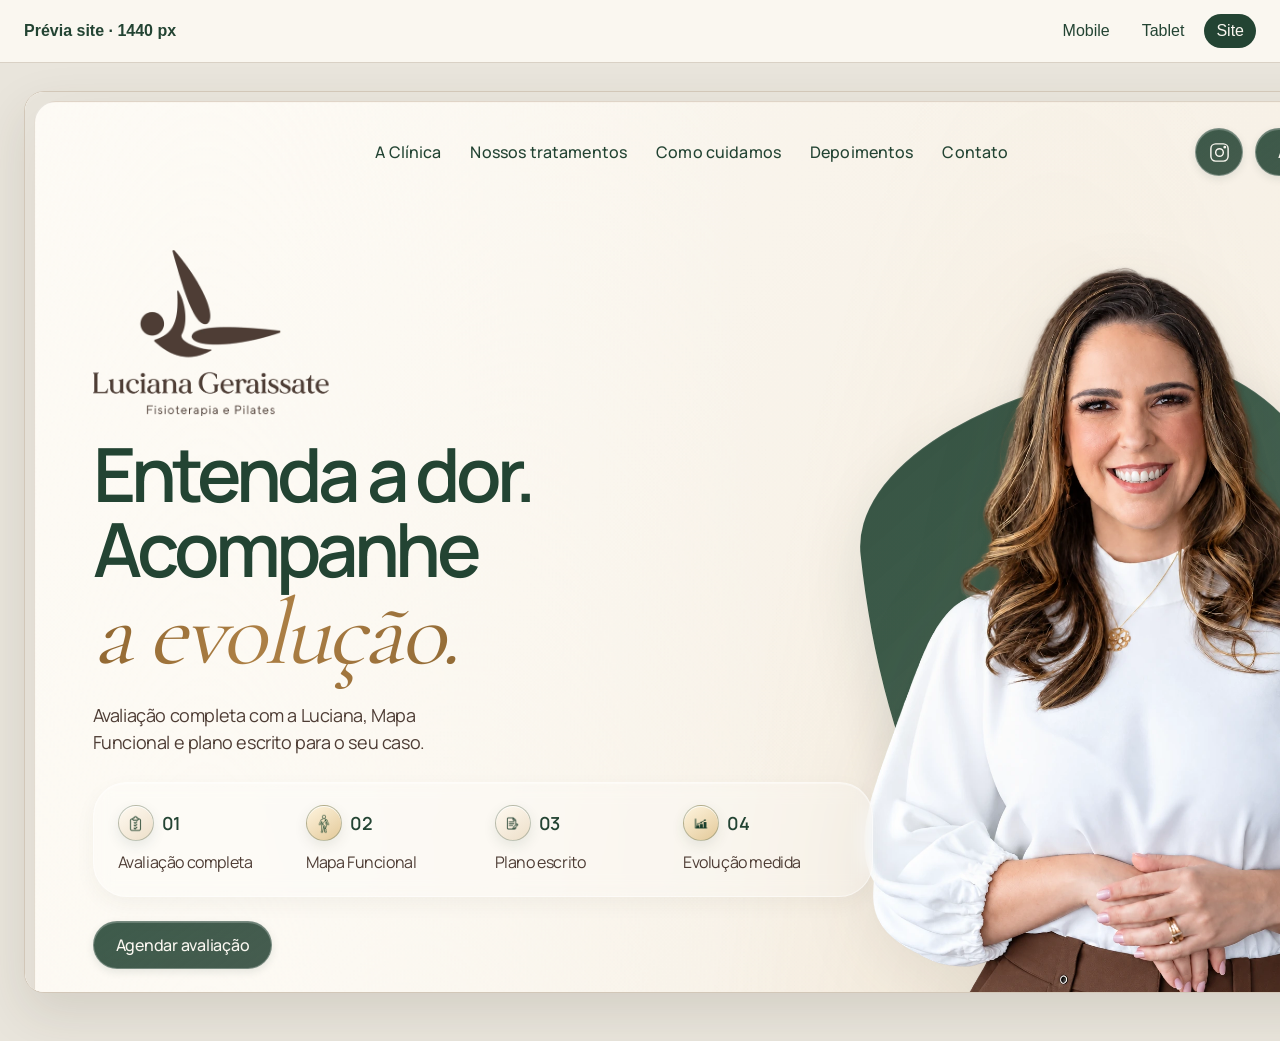
==== previews/desktop.html @ 2a858477 "feat: atualizar layout e conteúdo do site" ====
<!doctype html><html lang="pt-BR"><head><meta charset="utf-8"><meta name="viewport" content="width=device-width,initial-scale=1"><title>Prévia site — Luciana Geraissate</title><link rel="stylesheet" href="preview.css"><style>:root{--device-width:1440px;--device-height:900px}</style></head><body><header><h1>Prévia site · 1440 px</h1><nav aria-label="Tamanho da prévia"><a href="mobile.html">Mobile</a><a href="tablet.html">Tablet</a><a href="desktop.html" aria-current="page">Site</a></nav></header><main><div class="device"><iframe src="../site-luciana-geraissate/index.html" title="Site da Luciana em tamanho desktop"></iframe></div></main></body></html>
---- previews/preview.css ----
:root{font-family:Arial,sans-serif;color:#234433;background:#e9e5dc}
*{box-sizing:border-box}
body{margin:0;min-height:100vh}
header{position:sticky;top:0;z-index:2;display:flex;align-items:center;justify-content:space-between;gap:16px;padding:14px 24px;background:#faf7f0;border-bottom:1px solid #d9d1c5}
h1{margin:0;font-size:16px;font-weight:600}
nav{display:flex;flex-wrap:wrap;gap:8px}
nav a{padding:8px 12px;border-radius:999px;color:#234433;text-decoration:none}
nav a[aria-current="page"]{background:#234433;color:#faf7f0}
main{padding:28px 24px 48px;overflow-x:auto}
.device{width:var(--device-width);max-width:none;margin:0 auto;border:1px solid #d2c7b8;border-radius:20px;overflow:hidden;background:#faf7f0;box-shadow:0 20px 50px rgba(58,46,35,.12)}
iframe{display:block;width:100%;height:var(--device-height);border:0;background:#faf7f0}
@media(max-width:600px){header{align-items:flex-start;flex-direction:column}main{padding:16px}}
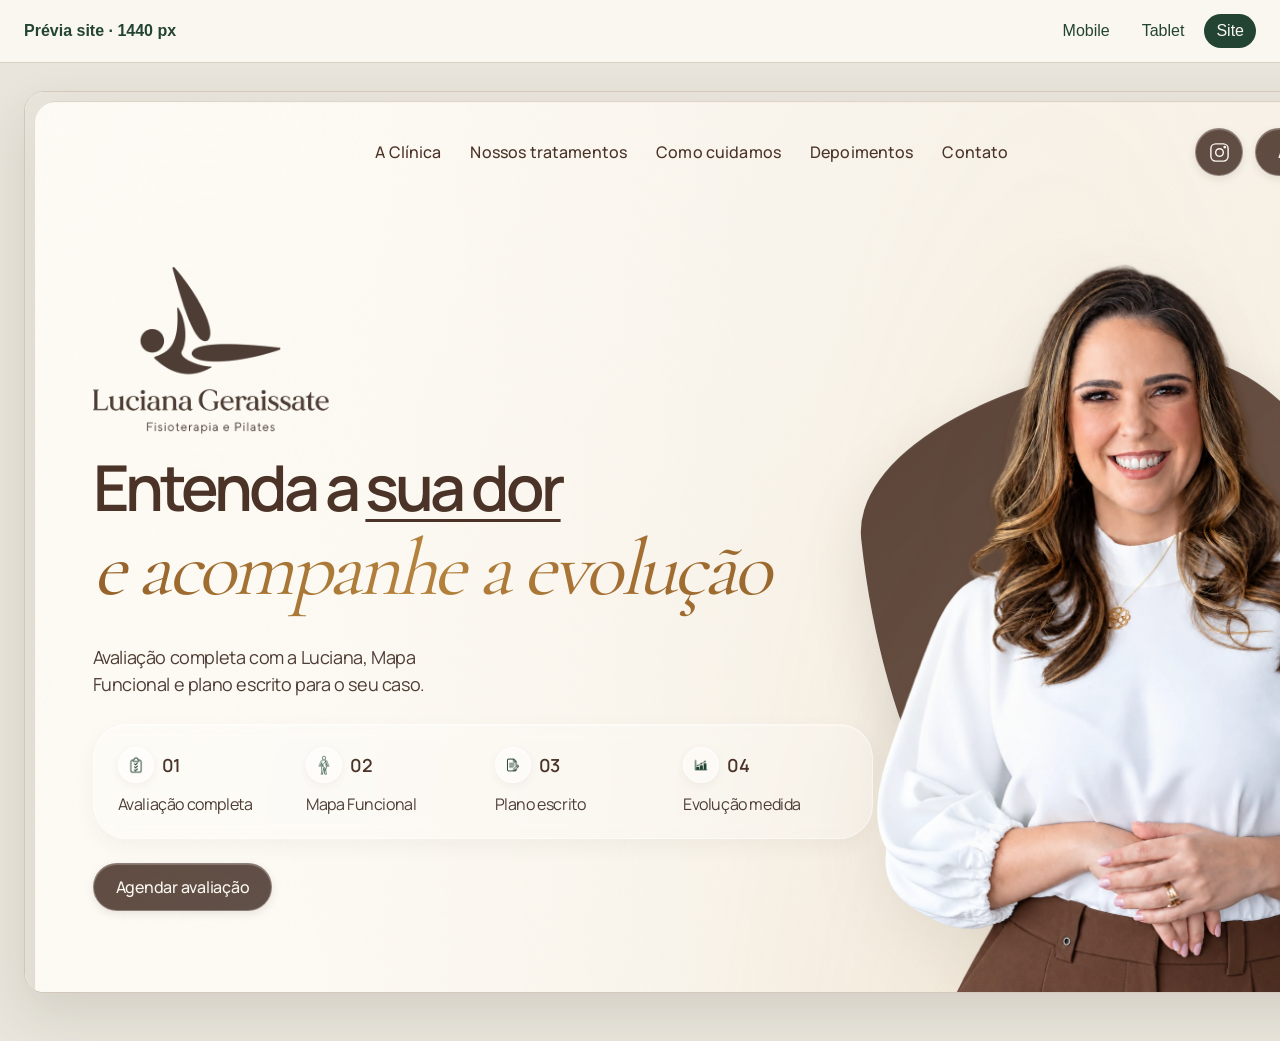
==== commit 7d4e6a64: "Atualiza site da clínica e horários de atendimento" ====
--- a/previews/desktop.html
+++ b/previews/desktop.html
@@ -1 +1 @@
-<!doctype html><html lang="pt-BR"><head><meta charset="utf-8"><meta name="viewport" content="width=device-width,initial-scale=1"><title>Prévia site — Luciana Geraissate</title><link rel="stylesheet" href="preview.css"><style>:root{--device-width:1440px;--device-height:900px}</style></head><body><header><h1>Prévia site · 1440 px</h1><nav aria-label="Tamanho da prévia"><a href="mobile.html">Mobile</a><a href="tablet.html">Tablet</a><a href="desktop.html" aria-current="page">Site</a></nav></header><main><div class="device"><iframe src="../site-luciana-geraissate/index.html" title="Site da Luciana em tamanho desktop"></iframe></div></main></body></html>
+<!doctype html><html lang="pt-BR"><head><meta charset="utf-8"><meta name="viewport" content="width=device-width,initial-scale=1"><title>Prévia site — Luciana Geraissate</title><link rel="stylesheet" href="preview.css"><style>:root{--device-width:1440px;--device-height:900px}</style></head><body><header><h1>Prévia site · 1440 px</h1><nav aria-label="Tamanho da prévia"><a href="mobile.html">Mobile</a><a href="tablet.html">Tablet</a><a href="desktop.html" aria-current="page">Site</a></nav></header><main><div class="device"><iframe src="../site-luciana-geraissate/index.html?v=20261113-arc2" title="Site da Luciana em tamanho desktop"></iframe></div></main></body></html>
